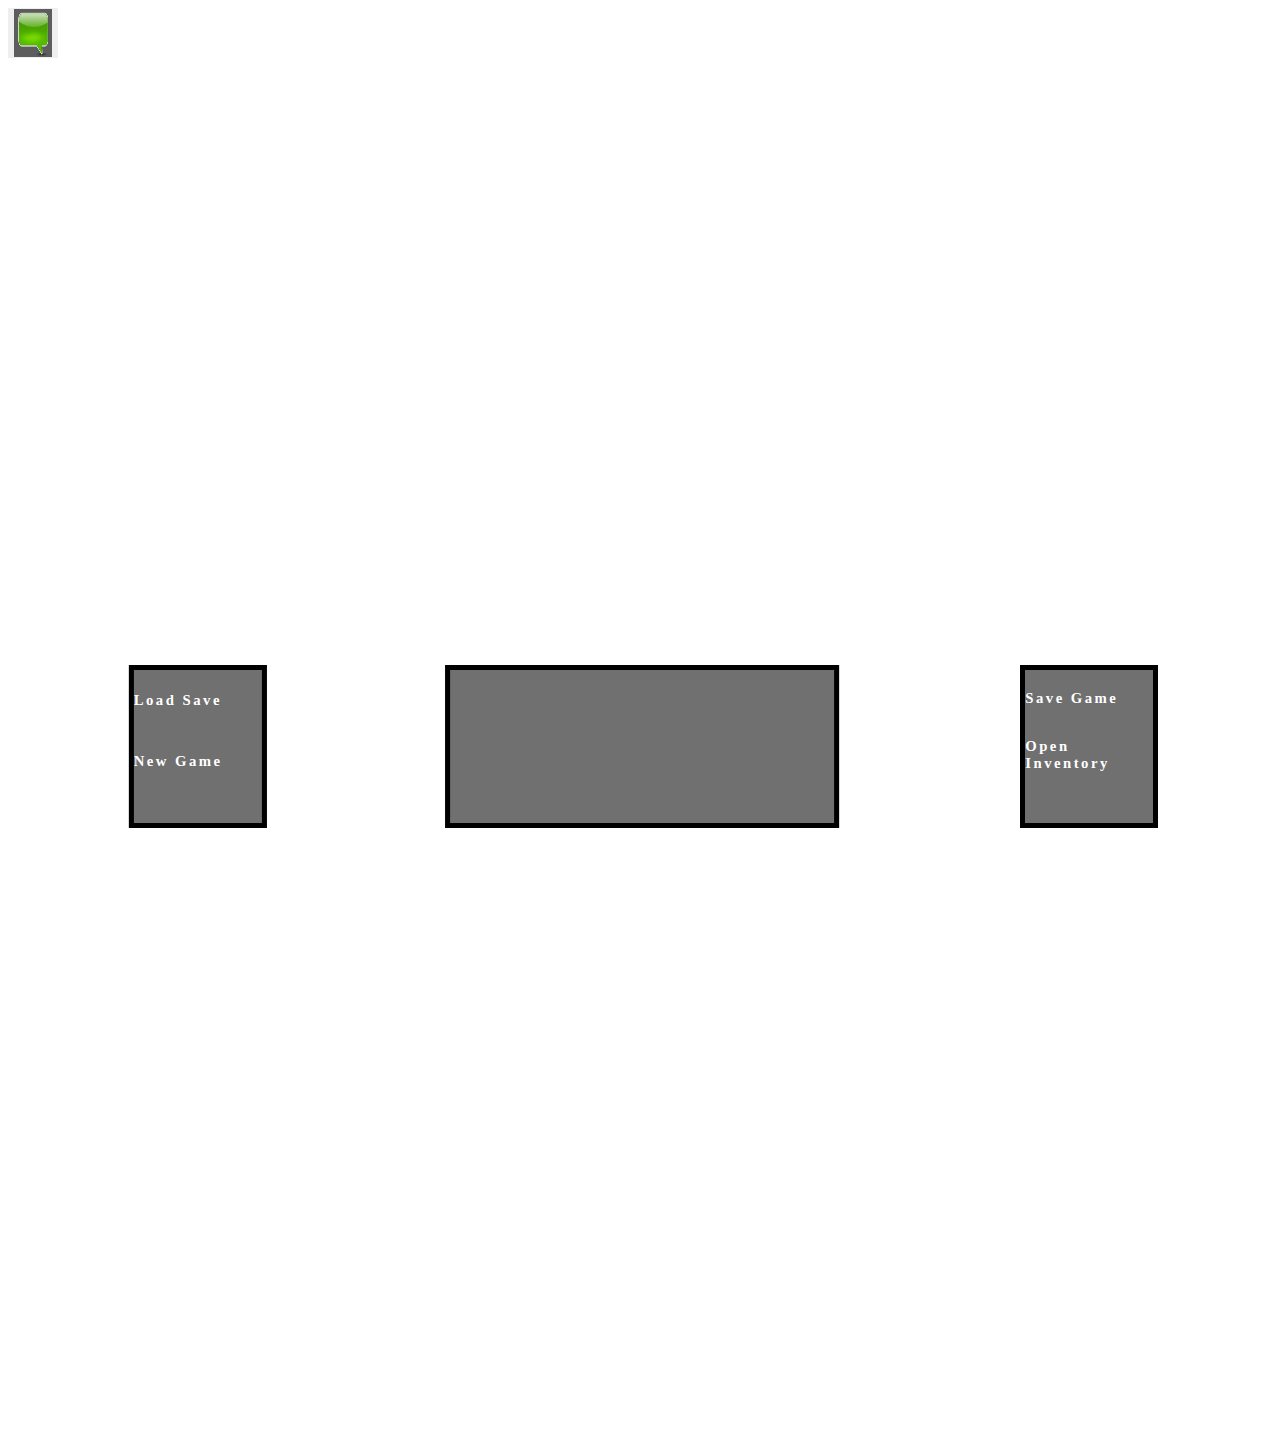
==== index.html @ ad3fd09b "Update index.html" ====
<!DOCTYPE html>
<html>
  <head>
    <meta name="viewport" content="width=device-width, initial-scale=1.0" />
  </head>
  <link rel="stylesheet" href="clientSide/fancyButtons.css" />
  <body id="body">
    <div class="log">
      <button
        class="logbtn"
        style="width: 50px; height: 50px; font-weight: bold; font-size: 90%"
      >
        <img src="assets/Message.png" width="100%" height="100%" />
      </button>
      <div class="log-content">game: THE GAME HAS STARTED THATS INSANE <br></div>
    </div>

    <button
      class="online"
      style="width: 50px; height: 50px; font-weight: bold; font-size: 90%"
    >
      <img src="assets/online.png" width="100%" height="100%" />
    </button>

    <canvas id="canvas" width="1280" height="545"></canvas>
    <br />
    <div class="buttons">
      <div class="menu"></div>
      <div class="description"></div>
      <div class="rightMenu">
        <button
          class="button"
          id="saveGame"
          style="width: 100%; height: 37%; font-weight: bold; font-size: 90%"
        >
          Save Game
        </button>
        <button
          class="button"
          id="inventory"
          style="width: 100%; height: 37%; font-weight: bold; font-size: 90%"
        >
          Open Inventory
        </button>
      </div>
    </div>
    <canvas id="dieCanvas" width="1280" height="545"></canvas>
  </body>
  <script src="https://ajax.googleapis.com/ajax/libs/jquery/3.6.0/jquery.min.js"></script>
  <script src="clientSide/descriptions.js"></script>
  <script src="clientSide/saveData.js"></script>
  <script src="clientSide/createWeapons.js"></script>
  <script src="clientSide/playerEnemy.js"></script>
  <script src="clientSide/playerAttack.js"></script>
  <script src="clientSide/startGame.js"></script>
  <script src="clientSide/buttonSelector.js"></script>
  <script src="clientSide/canvas.js"></script>
  <script src="clientSide/dieAnimation.js"></script>

  <script>
    canvas.width = window.innerWidth;
    canvas.height = window.innerHeight / 1.5;
    dieCanvas.width = window.innerWidth;
    dieCanvas.height = window.innerHeight / 1.5;
  </script>
</html>
---- clientSide/fancyButtons.css ----
.button {
  all: unset;
  font-family: "Roboto", serif;
  letter-spacing: 2.5px;
  font-weight: 500;
  color: #ffffff;
}

.button:hover {
  background-color: #c0fe8b;
  color: rgb(0, 0, 0);
}

.button2 {
  all: unset;
  font-family: "Roboto", serif;
  letter-spacing: 2.5px;
  font-weight: 500;
  color: rgb(241, 241, 31);
}

.button2:hover {
  background-color: rgb(224, 5, 224);
  color: black;
}

.menu {
  transform: translateX(5%);
  position: relative;
  width: 10vw;
  height: 17vh;
  border: 5px solid black;
  background-color: rgba(16, 16, 16, 0.6);
  color: white;
  margin-left: auto;
  margin-right: 0;
  overflow: scroll;
  font-size: calc((1.5vw + 1.5vh) / 2);
}

.description {
  transform: translateX(15%);
  position: relative;
  width: 30vw;
  height: 17vh;
  border: 5px solid black;
  text-align: center;
  background-color: rgba(16, 16, 16, 0.6);
  color: white;
  overflow: scroll;
  font-size: calc((1.5vw + 1.5vh) / 2);
}

.rightMenu {
  position: relative;
  width: 10vw;
  height: 17vh;
  border: 5px solid black;
  background-color: rgba(16, 16, 16, 0.6);
  color: white;
  margin-right: auto;
  margin-left: 0;
  overflow: scroll;
}

.buttons {
  position: relative;
  display: grid;
  grid-template-columns: auto auto auto;
  grid-column-gap: 10%;
  font-size: calc((1.5vw + 1.5vh) / 2);
}

.online {
  transform: translateX(100vw);
  background-color: white;
  border: none;
}

.online:hover {
  background-color: lightgreen;
}

.cloud {
  position: relative;
  top: 50%;
  left: 25%;
  animation-name: enlargeImage;
  animation-duration: 5s;
}
@keyframes enlargeImage {
  from {
    width: 5vw;
    height: 5vh;
  }
  to {
    width: 50vw;
    height: 50vh;
  }
}

.logbtn {
  color: white;
  font-size: 16px;
  border: none;
}

.log {
  position: relative;
  display: inline-block;
}

.log-content {
  display: none;
  position: absolute;
  width: 30vw;
  height: 30vw;
  background-color: #f1f1f1;
  box-shadow: 0px 8px 16px 0px rgba(0, 0, 0, 0.2);
  z-index: 1;
  overflow: scroll;
}

.log:hover .log-content {
  display: block;
}

.logdown:hover .logbtn {
  background-color: #3e8e41;
}
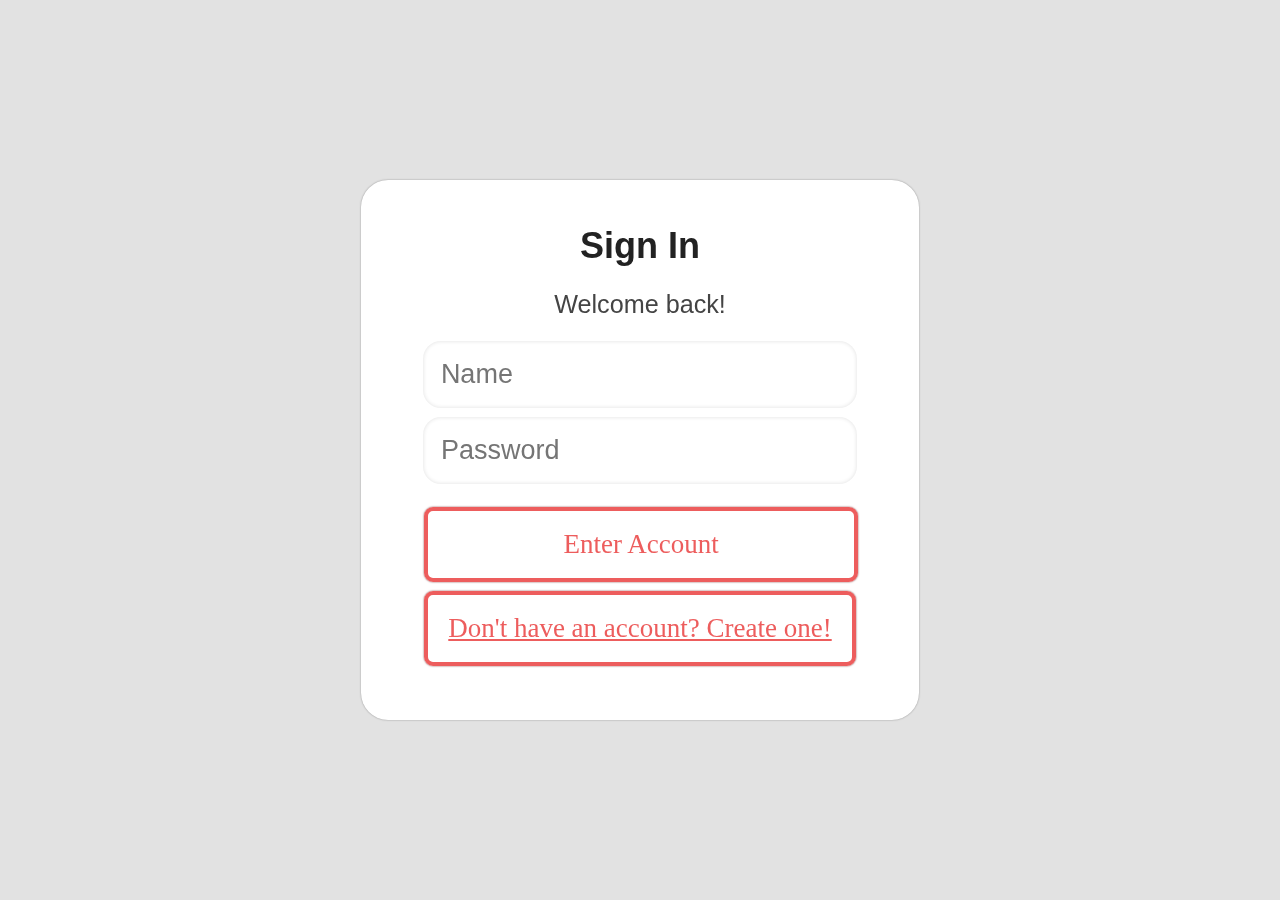
==== commit 6b4ebd31: "your name is now carried over to the game next i will work on save data being stored in the account" ====
--- a/index.html
+++ b/index.html
@@ -1,66 +1,159 @@
 <!DOCTYPE html>
 <html>
   <head>
-    <meta name="viewport" content="width=device-width, initial-scale=1.0" />
+    <style>
+      * {
+        padding: 0;
+        margin: 0;
+      }
+
+      .signin-modal,
+      .signup-modal {
+        position: fixed;
+        top: 0;
+        bottom: 0;
+        left: 0;
+        right: 0;
+        background-color: #22222222;
+        backdrop-filter: blur(0.5vh);
+        display: flex;
+        justify-content: center;
+        align-items: center;
+      }
+
+      .signin-modal-inner,
+      .signup-modal-inner {
+        width: 50vh;
+        padding: 4vh 6vh;
+        text-align: center;
+        background-color: #fff;
+        border-radius: 3vh;
+        box-shadow: 0 0 0.2vh #888;
+      }
+
+      .signin-modal-inner h2,
+      .signup-modal-inner h2 {
+        margin: 1vh 0 3vh 0;
+        font-family: sans-serif;
+        font-size: 4vh;
+        color: #222;
+      }
+
+      .menu-option {
+        display: block;
+        margin: 2vh 1vh;
+        padding: 2vh;
+        text-align: center;
+        font-family: "Nunito";
+        font-size: 3vh;
+        border-radius: 1vh;
+        color: #ed5d5d;
+        background-color: transparent;
+        border: solid 0.5vh #ed5d5d;
+        box-shadow: 0 0 0.2vh #762e2e;
+        transition: 0.2s;
+      }
+
+      .menu-option:hover {
+        color: #fff;
+        background-color: #ed5d5d;
+        border: solid 0.5vh transparent;
+      }
+
+      .menu-option:active {
+        transform: scale(0.95);
+      }
+
+      .input-text {
+        width: 96.5%;
+        padding: 2vh;
+        margin: 0.5vh 0;
+        outline: none;
+        border: none;
+        box-sizing: border-box;
+        background-color: #fff;
+        font-size: 3vh;
+        border-radius: 2vh;
+        box-shadow: inset 0 0 0.5vh #00000020;
+      }
+
+      .input-submit {
+        width: 96.5%;
+        margin-bottom: -3vh;
+      }
+
+      .signin-text {
+        margin: -0.5vh 0 2vh 0;
+        font-size: 2.8vh;
+        color: #444;
+        font-family: "Nunito", sans-serif;
+      }
+
+      input:-webkit-autofill,
+      input:-webkit-autofill:hover,
+      input:-webkit-autofill:focus {
+        -webkit-box-shadow: 0 0 0px 1000px #e8e8e8 inset;
+        transition: background-color 5000s ease-in-out 0s;
+      }
+    </style>
   </head>
-  <link rel="stylesheet" href="clientSide/fancyButtons.css" />
-  <body id="body">
-    <div class="log">
-      <button
-        class="logbtn"
-        style="width: 50px; height: 50px; font-weight: bold; font-size: 90%"
-      >
-        <img src="assets/Message.png" width="100%" height="100%" />
-      </button>
-      <div class="log-content">game: THE GAME HAS STARTED THATS INSANE <br></div>
-    </div>
-
-    <button
-      class="online"
-      style="width: 50px; height: 50px; font-weight: bold; font-size: 90%"
-    >
-      <img src="assets/online.png" width="100%" height="100%" />
-    </button>
-
-    <canvas id="canvas" width="1280" height="545"></canvas>
-    <br />
-    <div class="buttons">
-      <div class="menu"></div>
-      <div class="description"></div>
-      <div class="rightMenu">
-        <button
-          class="button"
-          id="saveGame"
-          style="width: 100%; height: 37%; font-weight: bold; font-size: 90%"
-        >
-          Save Game
-        </button>
-        <button
-          class="button"
-          id="inventory"
-          style="width: 100%; height: 37%; font-weight: bold; font-size: 90%"
-        >
-          Open Inventory
-        </button>
+  <body>
+    <div class="signin-modal">
+      <div class="signin-modal-inner">
+        <h2>Sign In</h2>
+        <p class="signin-text">Welcome back!</p>
+        <form method="POST" id="signin-from-homepage">
+          <input
+            class="input-text"
+            type="text"
+            name="name"
+            placeholder="Name"
+            required
+          /><br />
+          <input
+            class="input-text"
+            type="password"
+            name="pscd"
+            placeholder="Password"
+            required
+          /><br />
+          <input
+            class="input-submit menu-option"
+            type="submit"
+            value="Enter Account"
+          />
+        </form>
+        <br />
+        <a href="signup.html" class="menu-option">
+          Don't have an account? Create one!
+        </a>
       </div>
     </div>
-    <canvas id="dieCanvas" width="1280" height="545"></canvas>
+    <script src="https://ajax.googleapis.com/ajax/libs/jquery/3.6.0/jquery.min.js"></script>
+    <script src="clientSide/requestPhp.js"></script>
+    <script>
+      $("#signin-from-homepage").submit(function (event) {
+        let name = this.name.value;
+        let password = this.pscd.value;
+        event.preventDefault();
+        //fetch call to get data from database
+        fetch("serverSide/readData.php?name=" + name + "&password=" + password)
+          .then((response) => response.json())
+          .then((data) => {
+            if (data.NAME == name && data.PASSWORD == password) {
+              window.location.replace("game.html?name=" + name);
+            }
+          })
+          .catch(function (err) {
+            let error = document.createElement("P");
+            error.style.color = "red";
+            error.innerHTML = "&#9888; your password or username is incorrect";
+            //appending it to the div
+            let div = $(".signin-text");
+            div.empty();
+            div.append(error);
+          });
+      });
+    </script>
   </body>
-  <script src="https://ajax.googleapis.com/ajax/libs/jquery/3.6.0/jquery.min.js"></script>
-  <script src="clientSide/descriptions.js"></script>
-  <script src="clientSide/saveData.js"></script>
-  <script src="clientSide/createWeapons.js"></script>
-  <script src="clientSide/playerEnemy.js"></script>
-  <script src="clientSide/playerAttack.js"></script>
-  <script src="clientSide/startGame.js"></script>
-  <script src="clientSide/buttonSelector.js"></script>
-  <script src="clientSide/canvas.js"></script>
-  <script src="clientSide/dieAnimation.js"></script>
-
-  <script>
-    canvas.width = window.innerWidth;
-    canvas.height = window.innerHeight / 1.5;
-    dieCanvas.width = window.innerWidth;
-    dieCanvas.height = window.innerHeight / 1.5;
-  </script>
 </html>
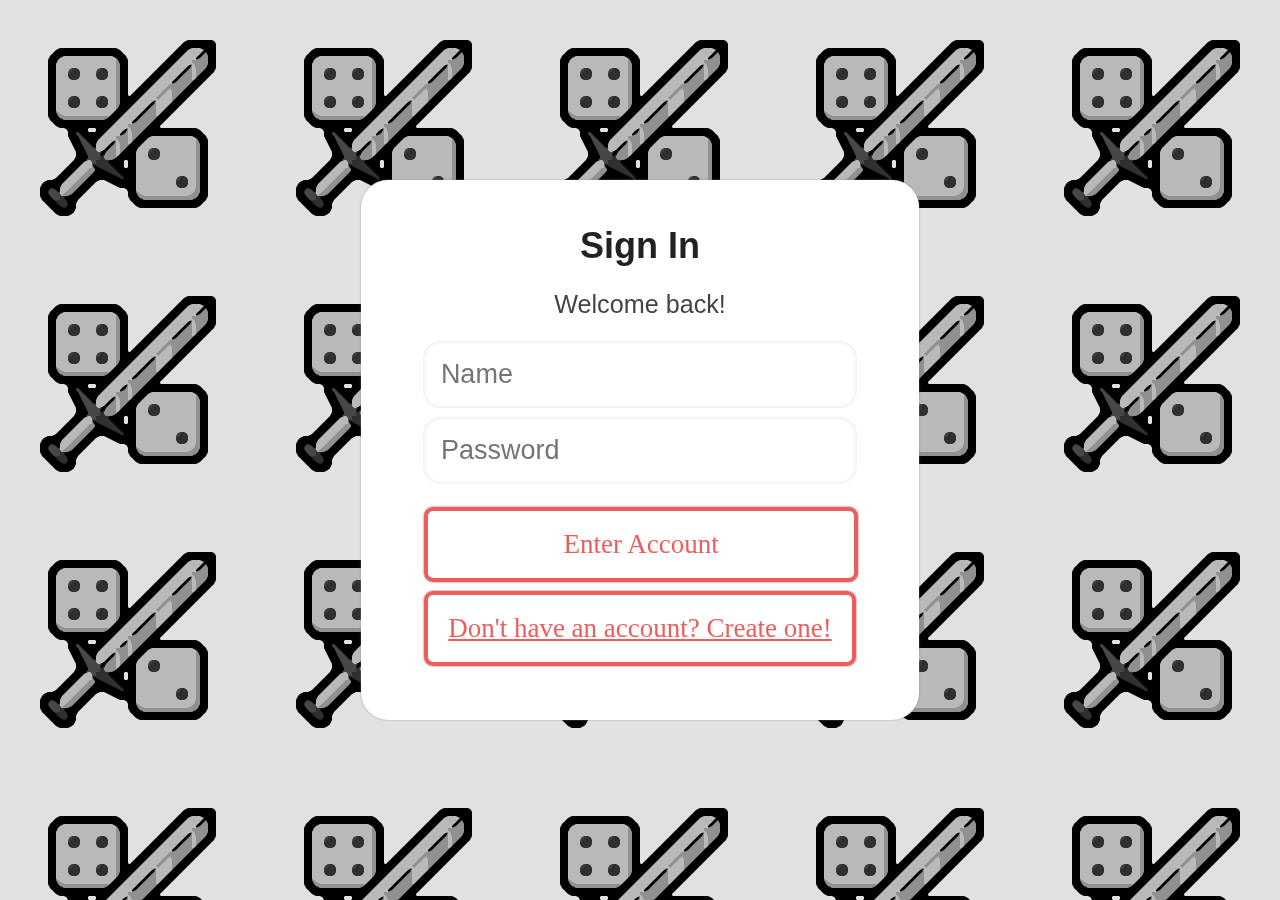
==== commit e379f686: "fixed a few minor bugs" ====
--- a/index.html
+++ b/index.html
@@ -1,6 +1,9 @@
 <!DOCTYPE html>
 <html>
   <head>
+    <title>RPG Dice</title>
+
+    <link rel="icon" type="image/x-icon" href="assets/icon.png" />
     <style>
       * {
         padding: 0;
@@ -15,6 +18,7 @@
         left: 0;
         right: 0;
         background-color: #22222222;
+        background-image: url("assets/icon.png");
         backdrop-filter: blur(0.5vh);
         display: flex;
         justify-content: center;
@@ -141,13 +145,25 @@
           .then((response) => response.json())
           .then((data) => {
             if (data.NAME == name && data.PASSWORD == password) {
-              window.location.replace("game.html?name=" + name);
+              //starting game and sending name and password as parameters
+              window.location.replace(
+                "game.html?name=" + name + "&password=" + password
+              );
+            } else {
+              let error = document.createElement("P");
+              error.style.color = "red";
+              error.innerHTML = "&#9888; your password is incorrect";
+              //appending it to the div
+              let div = $(".signin-text");
+              div.empty();
+              div.append(error);
             }
           })
+          //if username or password is incorrect will display error message
           .catch(function (err) {
             let error = document.createElement("P");
             error.style.color = "red";
-            error.innerHTML = "&#9888; your password or username is incorrect";
+            error.innerHTML = "&#9888; your username is incorrect";
             //appending it to the div
             let div = $(".signin-text");
             div.empty();
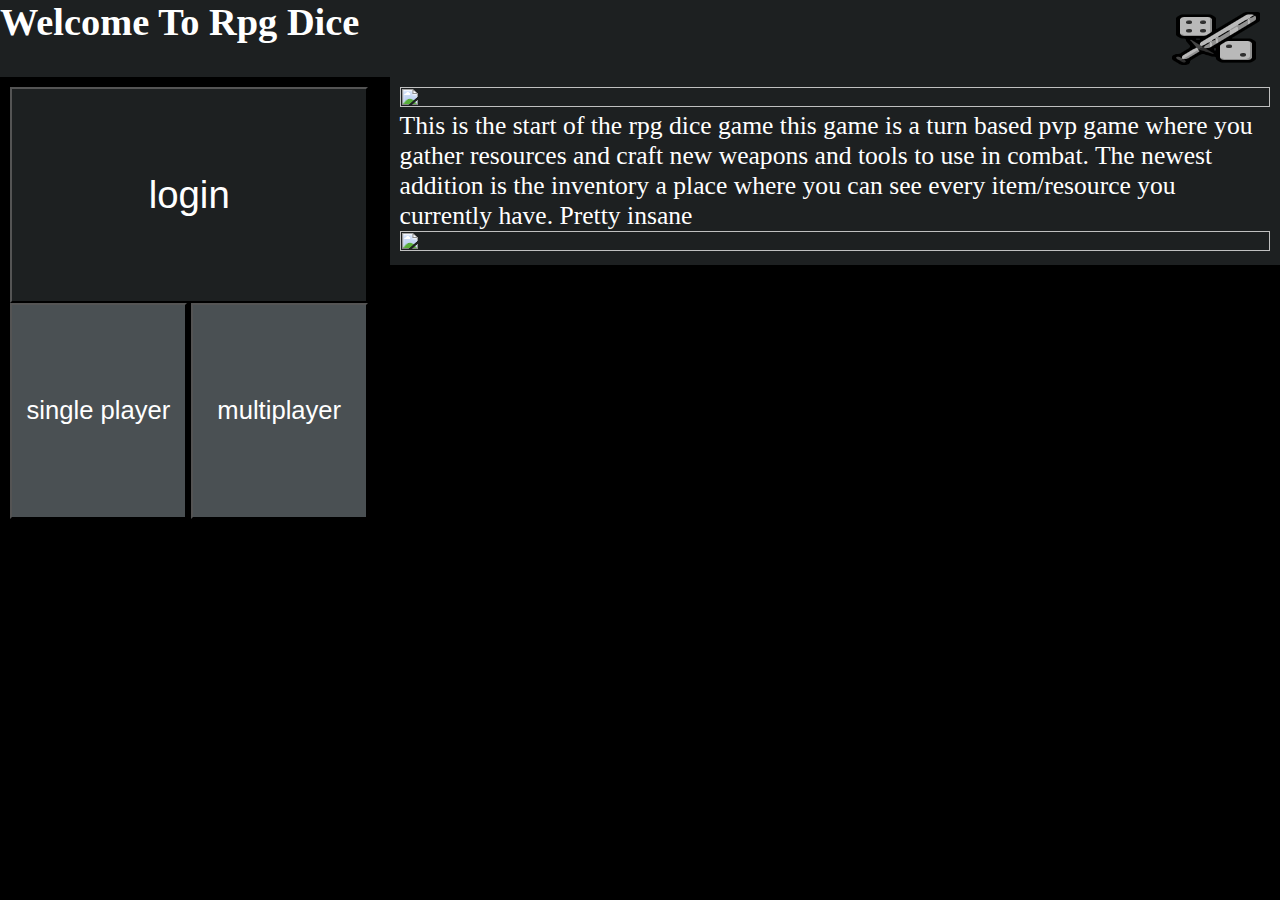
==== commit 7967bdc7: "added a home page" ====
--- a/index.html
+++ b/index.html
@@ -2,174 +2,145 @@
 <html>
   <head>
     <title>RPG Dice</title>
-
     <link rel="icon" type="image/x-icon" href="assets/icon.png" />
+    <meta name="viewport" content="width=device-width, initial-scale=1.0" />
     <style>
       * {
+        margin: 0;
         padding: 0;
-        margin: 0;
       }
 
-      .signin-modal,
-      .signup-modal {
-        position: fixed;
-        top: 0;
-        bottom: 0;
-        left: 0;
-        right: 0;
-        background-color: #22222222;
-        background-image: url("assets/icon.png");
-        backdrop-filter: blur(0.5vh);
-        display: flex;
-        justify-content: center;
-        align-items: center;
+      body {
+        background-color: black;
       }
 
-      .signin-modal-inner,
-      .signup-modal-inner {
-        width: 50vh;
-        padding: 4vh 6vh;
-        text-align: center;
-        background-color: #fff;
-        border-radius: 3vh;
-        box-shadow: 0 0 0.2vh #888;
+      p {
+        color: white;
       }
 
-      .signin-modal-inner h2,
-      .signup-modal-inner h2 {
-        margin: 1vh 0 3vh 0;
-        font-family: sans-serif;
-        font-size: 4vh;
-        color: #222;
+      .title {
+        height: 6vw;
+        background-color: rgb(29, 32, 33);
+        color: white;
       }
 
-      .menu-option {
-        display: block;
-        margin: 2vh 1vh;
-        padding: 2vh;
-        text-align: center;
-        font-family: "Nunito";
-        font-size: 3vh;
-        border-radius: 1vh;
-        color: #ed5d5d;
-        background-color: transparent;
-        border: solid 0.5vh #ed5d5d;
-        box-shadow: 0 0 0.2vh #762e2e;
-        transition: 0.2s;
+      .title h1 {
+        font-size: 3vw;
+        display: inline-block;
+        position: absolute;
+      }
+      .title img {
+        width: 10%;
+        height: 100%;
+        float: right;
       }
 
-      .menu-option:hover {
-        color: #fff;
-        background-color: #ed5d5d;
-        border: solid 0.5vh transparent;
+      .info {
+        display: relative;
+        background-color: rgb(29, 32, 33);
+        width: 68vw;
+        float: right;
+        padding: 10px;
       }
 
-      .menu-option:active {
-        transform: scale(0.95);
+      .info p {
+        font-size: 2vw;
       }
 
-      .input-text {
-        width: 96.5%;
-        padding: 2vh;
-        margin: 0.5vh 0;
-        outline: none;
-        border: none;
-        box-sizing: border-box;
-        background-color: #fff;
-        font-size: 3vh;
-        border-radius: 2vh;
-        box-shadow: inset 0 0 0.5vh #00000020;
+      .game-options {
+        display: inline-block;
+        padding: 10px;
+        width: 28vw;
+        height: 80vh;
       }
 
-      .input-submit {
-        width: 96.5%;
-        margin-bottom: -3vh;
+      #login {
+        background-color: rgb(29, 32, 33);
+        display: inline-block;
+        width: 100%;
+        height: 30%;
+        font-size: 3vw;
+        color: white;
       }
 
-      .signin-text {
-        margin: -0.5vh 0 2vh 0;
-        font-size: 2.8vh;
-        color: #444;
-        font-family: "Nunito", sans-serif;
+      .gamePlayType {
+        background-color: rgb(29, 32, 33);
+        display: inline-block;
+        width: 49.34%;
+        height: 30%;
+        font-size: 2vw;
+        color: white;
       }
 
-      input:-webkit-autofill,
-      input:-webkit-autofill:hover,
-      input:-webkit-autofill:focus {
-        -webkit-box-shadow: 0 0 0px 1000px #e8e8e8 inset;
-        transition: background-color 5000s ease-in-out 0s;
+      #gamePlayLeft {
+        width: 100%;
+        height: 100%;
+      }
+
+      #gamePlayRight {
+        width: 100%;
+        height: 100%;
       }
     </style>
   </head>
   <body>
-    <div class="signin-modal">
-      <div class="signin-modal-inner">
-        <h2>Sign In</h2>
-        <p class="signin-text">Welcome back!</p>
-        <form method="POST" id="signin-from-homepage">
-          <input
-            class="input-text"
-            type="text"
-            name="name"
-            placeholder="Name"
-            required
-          /><br />
-          <input
-            class="input-text"
-            type="password"
-            name="pscd"
-            placeholder="Password"
-            required
-          /><br />
-          <input
-            class="input-submit menu-option"
-            type="submit"
-            value="Enter Account"
-          />
-        </form>
-        <br />
-        <a href="signup.html" class="menu-option">
-          Don't have an account? Create one!
-        </a>
-      </div>
+    <div class="title">
+      <h1>Welcome To Rpg Dice</h1>
+      <img src="assets/icon.png" />
     </div>
-    <script src="https://ajax.googleapis.com/ajax/libs/jquery/3.6.0/jquery.min.js"></script>
-    <script src="clientSide/requestPhp.js"></script>
+    <div class="game-options">
+      <button id="login">login</button>
+      <button class="gamePlayType" id="singlePlayer">single player</button>
+      <button class="gamePlayType" id="multiplayer">multiplayer</button>
+    </div>
+    <div class="info">
+      <img src="assets/gamePlay.png" id="gamePlayLeft" />
+      <p>
+        This is the start of the rpg dice game this game is a turn based pvp
+        game where you gather resources and craft new weapons and tools to use
+        in combat. The newest addition is the inventory a place where you can
+        see every item/resource you currently have. Pretty insane
+      </p>
+      <img src="assets/gamePlay2.png" id="gamePlayRight" />
+    </div>
     <script>
-      $("#signin-from-homepage").submit(function (event) {
-        let name = this.name.value;
-        let password = this.pscd.value;
-        event.preventDefault();
-        //fetch call to get data from database
-        fetch("serverSide/readData.php?name=" + name + "&password=" + password)
-          .then((response) => response.json())
-          .then((data) => {
-            if (data.NAME == name && data.PASSWORD == password) {
-              //starting game and sending name and password as parameters
-              window.location.replace(
-                "game.html?name=" + name + "&password=" + password
-              );
-            } else {
-              let error = document.createElement("P");
-              error.style.color = "red";
-              error.innerHTML = "&#9888; your password is incorrect";
-              //appending it to the div
-              let div = $(".signin-text");
-              div.empty();
-              div.append(error);
-            }
-          })
-          //if username or password is incorrect will display error message
-          .catch(function (err) {
-            let error = document.createElement("P");
-            error.style.color = "red";
-            error.innerHTML = "&#9888; your username is incorrect";
-            //appending it to the div
-            let div = $(".signin-text");
-            div.empty();
-            div.append(error);
-          });
-      });
+      const queryString = window.location.search;
+      const urlParams = new URLSearchParams(queryString);
+      const name = urlParams.get("name");
+      const password = urlParams.get("password");
+
+      if (!(name == null && password == null)) {
+        let gameTypes = document.getElementsByClassName("gamePlayType");
+        for (let i = 0; i < gameTypes.length; i++) {
+          gameTypes[i].style.backgroundColor = "#1d2021";
+        }
+      } else {
+        let gameTypes = document.getElementsByClassName("gamePlayType");
+        for (let i = 0; i < gameTypes.length; i++) {
+          gameTypes[i].style.backgroundColor = "#4a5053";
+        }
+      }
+      document.getElementById("login").onclick = function () {
+        if (!(name == null && password == null)) {
+          if (
+            prompt(
+              "you are already signed in are you sure you want to sign in agian if you do type yes"
+            ) == "yes"
+          ) {
+          }
+        } else {
+          window.location.replace("signIn.html");
+        }
+      };
+      document.getElementById("singlePlayer").onclick = function () {
+        if (!(name == null && password == null)) {
+          window.location.replace(
+            "game.html?name=" + name + "&password=" + password
+          );
+        } else {
+          alert("you must be logged in to play");
+        }
+      };
     </script>
   </body>
 </html>
